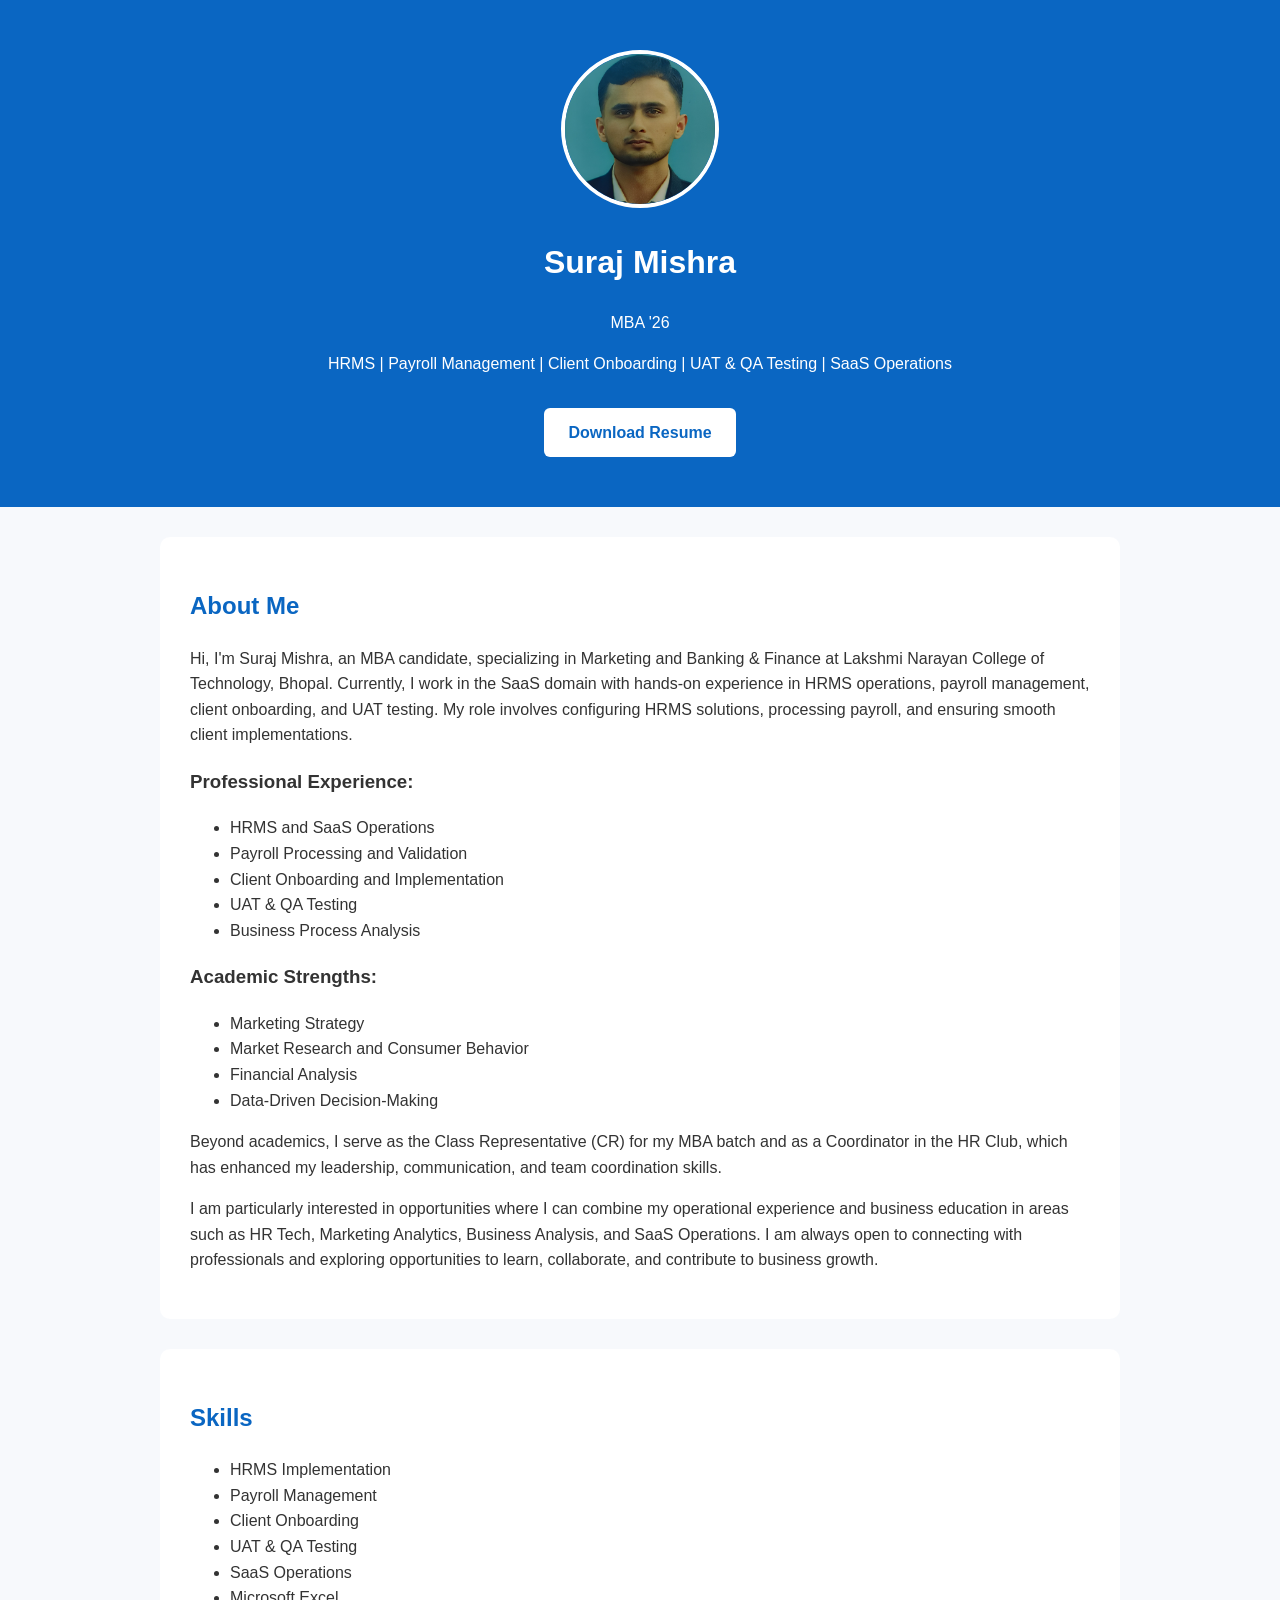
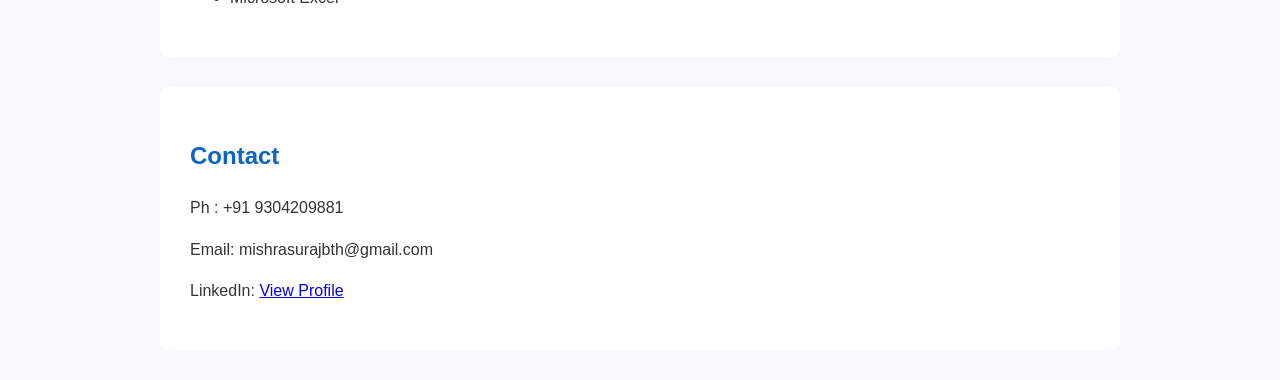
==== index.html @ ea26273a "Fix: Update profile image filename and clean up HTML structure" ====
<!DOCTYPE html>
<html lang="en">
<head>
  <meta charset="UTF-8" />
  <meta name="viewport" content="width=device-width, initial-scale=1.0" />
  <title>Suraj Mishra | Portfolio</title>
  <link rel="stylesheet" href="style.css" />
</head>
<body>

  <header class="hero">
    <img src="54992.jpg" alt="Suraj Mishra" class="profile-pic">
    <h1>Suraj Mishra</h1>
    <p>MBA '26</p>
    <p>HRMS | Payroll Management | Client Onboarding | UAT & QA Testing | SaaS Operations</p>
    <a href="resume.pdf" class="btn" target="_blank">Download Resume</a>
  </header>

  <section id="about">
    <h2>About Me</h2>

    <p>Hi, I'm Suraj Mishra, an MBA candidate, specializing in Marketing and Banking & Finance at Lakshmi Narayan College of Technology, Bhopal. Currently, I work in the SaaS domain with hands-on experience in HRMS operations, payroll management, client onboarding, and UAT testing. My role involves configuring HRMS solutions, processing payroll, and ensuring smooth client implementations.</p>

    <h3>Professional Experience:</h3>
    <ul>
      <li>HRMS and SaaS Operations</li>
      <li>Payroll Processing and Validation</li>
      <li>Client Onboarding and Implementation</li>
      <li>UAT & QA Testing</li>
      <li>Business Process Analysis</li>
    </ul>

    <h3>Academic Strengths:</h3>
    <ul>
      <li>Marketing Strategy</li>
      <li>Market Research and Consumer Behavior</li>
      <li>Financial Analysis</li>
      <li>Data-Driven Decision-Making</li>
    </ul>

    <p>Beyond academics, I serve as the Class Representative (CR) for my MBA batch and as a Coordinator in the HR Club, which has enhanced my leadership, communication, and team coordination skills.</p>

    <p>I am particularly interested in opportunities where I can combine my operational experience and business education in areas such as HR Tech, Marketing Analytics, Business Analysis, and SaaS Operations. I am always open to connecting with professionals and exploring opportunities to learn, collaborate, and contribute to business growth.</p>
  </section>

  <section id="skills">
    <h2>Skills</h2>
    <ul>
      <li>HRMS Implementation</li>
      <li>Payroll Management</li>
      <li>Client Onboarding</li>
      <li>UAT & QA Testing</li>
      <li>SaaS Operations</li>
      <li>Microsoft Excel</li>
    </ul>
  </section>

  <section id="contact">
    <h2>Contact</h2>
    <p>Ph : +91 9304209881</p>
    <p>Email: mishrasurajbth@gmail.com</p>
    <p>LinkedIn: <a href="https://www.linkedin.com/in/surajmishra-ops" target="_blank">View Profile</a></p>
  </section>

</body>
</html>
---- style.css ----
body {
  font-family: Arial, sans-serif;
  margin: 0;
  background: #f7f9fc;
  color: #333;
  line-height: 1.6;
}

.hero {
  background: #0a66c2;
  color: white;
  text-align: center;
  padding: 50px 20px;
}

.profile-pic {
  width: 150px;
  height: 150px;
  border-radius: 50%;
  object-fit: cover;
  border: 4px solid white;
}

section {
  max-width: 900px;
  margin: 30px auto;
  background: white;
  padding: 30px;
  border-radius: 10px;
}

h2 {
  color: #0a66c2;
}

.btn {
  display: inline-block;
  margin-top: 15px;
  padding: 12px 24px;
  background: white;
  color: #0a66c2;
  text-decoration: none;
  border-radius: 6px;
  font-weight: bold;
}
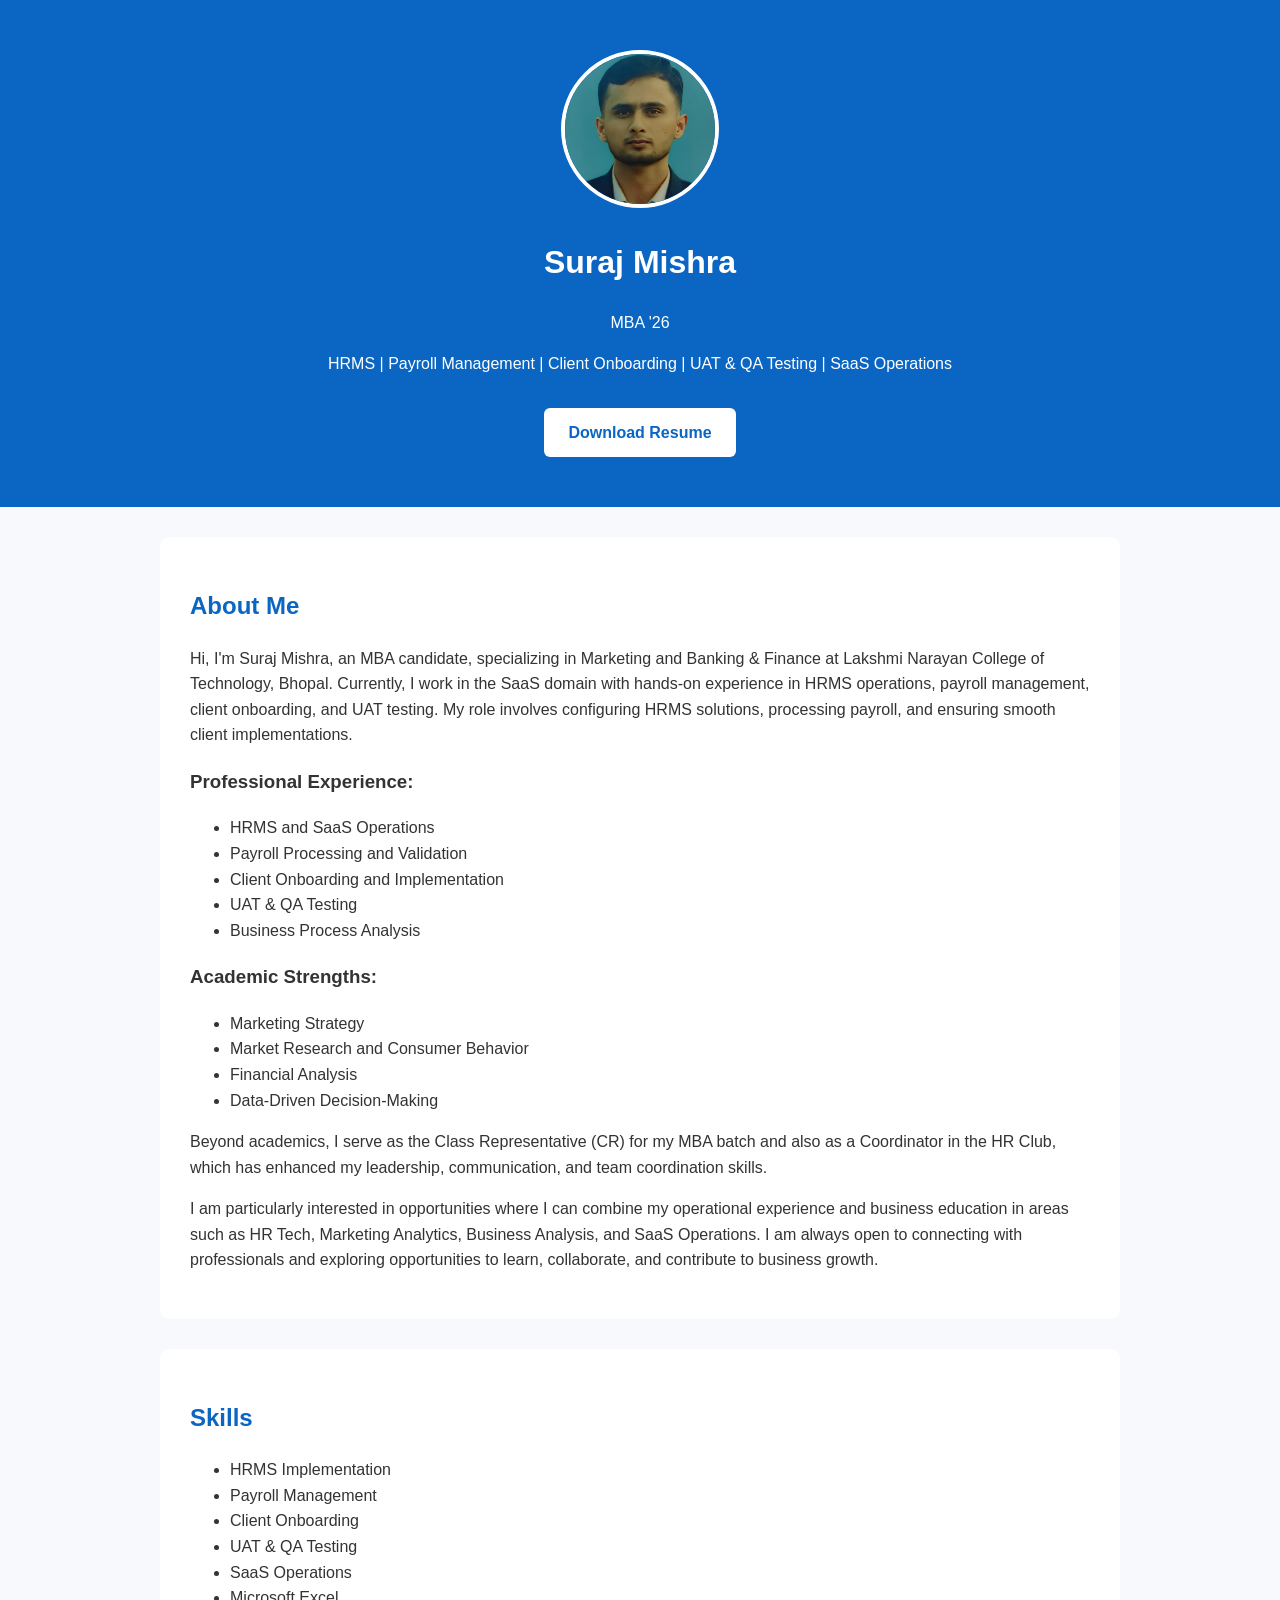
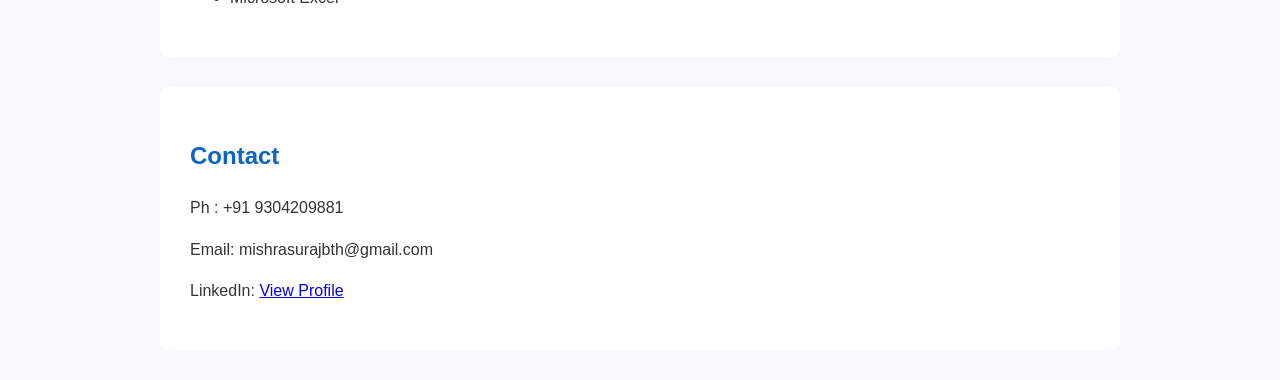
==== commit a994a86b: "Fix wording in personal description paragraph" ====
--- a/index.html
+++ b/index.html
@@ -38,7 +38,7 @@
       <li>Data-Driven Decision-Making</li>
     </ul>
 
-    <p>Beyond academics, I serve as the Class Representative (CR) for my MBA batch and as a Coordinator in the HR Club, which has enhanced my leadership, communication, and team coordination skills.</p>
+    <p>Beyond academics, I serve as the Class Representative (CR) for my MBA batch and also as a Coordinator in the HR Club, which has enhanced my leadership, communication, and team coordination skills.</p>
 
     <p>I am particularly interested in opportunities where I can combine my operational experience and business education in areas such as HR Tech, Marketing Analytics, Business Analysis, and SaaS Operations. I am always open to connecting with professionals and exploring opportunities to learn, collaborate, and contribute to business growth.</p>
   </section>
--- a/style.css
+++ b/style.css
@@ -1,5 +1,5 @@
 body {
-  font-family: Arial, sans-serif;
+  font-family: Lexend, sans-serif;
   margin: 0;
   background: #f7f9fc;
   color: #333;
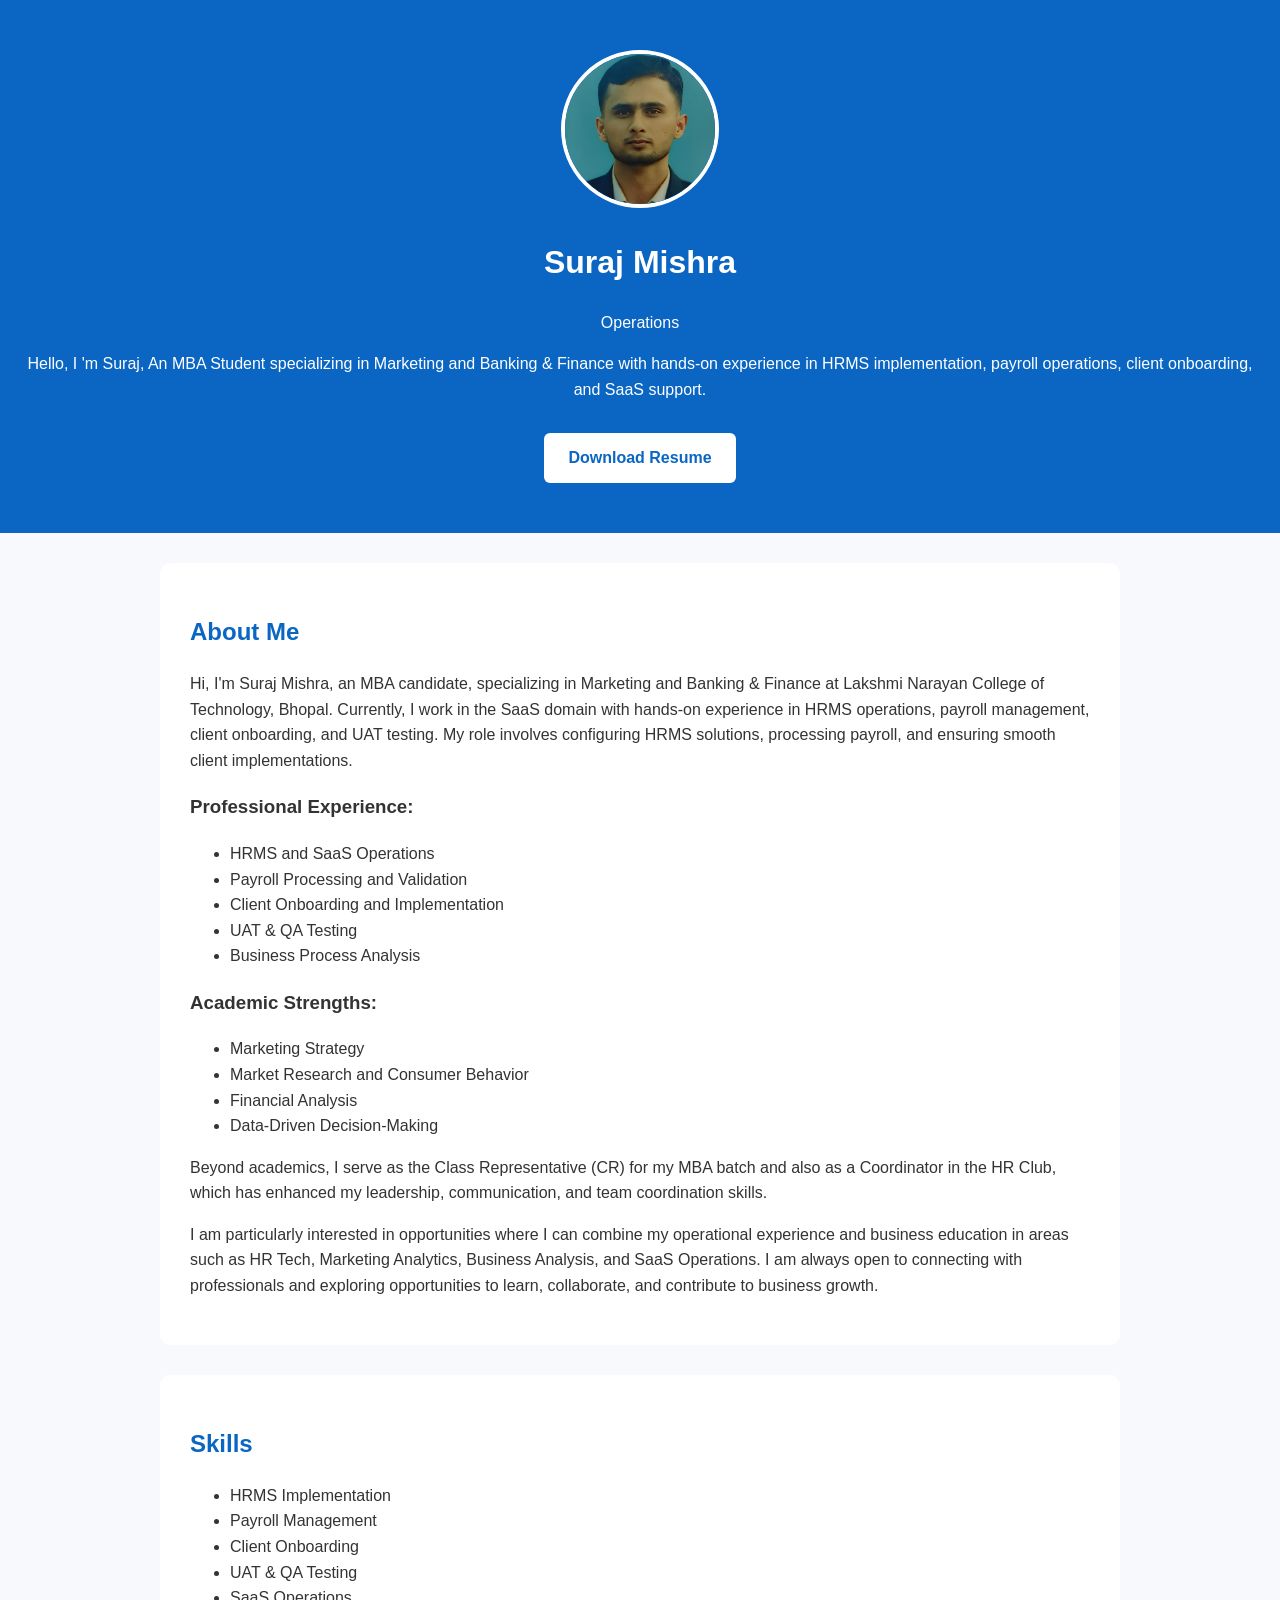
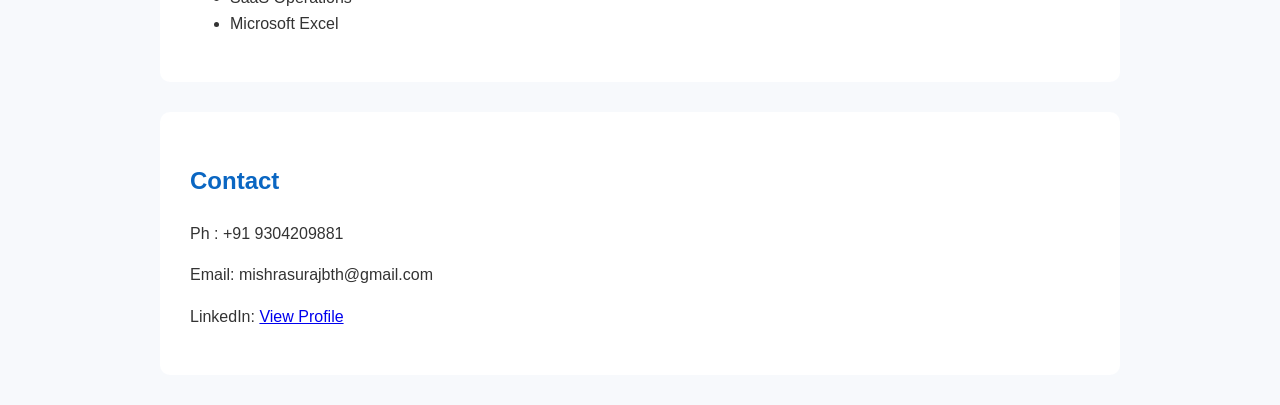
==== commit 692ad477: "Update personal description in index.html" ====
--- a/index.html
+++ b/index.html
@@ -11,8 +11,8 @@
   <header class="hero">
     <img src="54992.jpg" alt="Suraj Mishra" class="profile-pic">
     <h1>Suraj Mishra</h1>
-    <p>MBA '26</p>
-    <p>HRMS | Payroll Management | Client Onboarding | UAT & QA Testing | SaaS Operations</p>
+    <p>Operations</p>
+    <p>Hello, I 'm Suraj, An MBA Student specializing in Marketing and Banking & Finance with hands-on experience in HRMS implementation, payroll operations, client onboarding, and SaaS support.</p>
     <a href="resume.pdf" class="btn" target="_blank">Download Resume</a>
   </header>
 
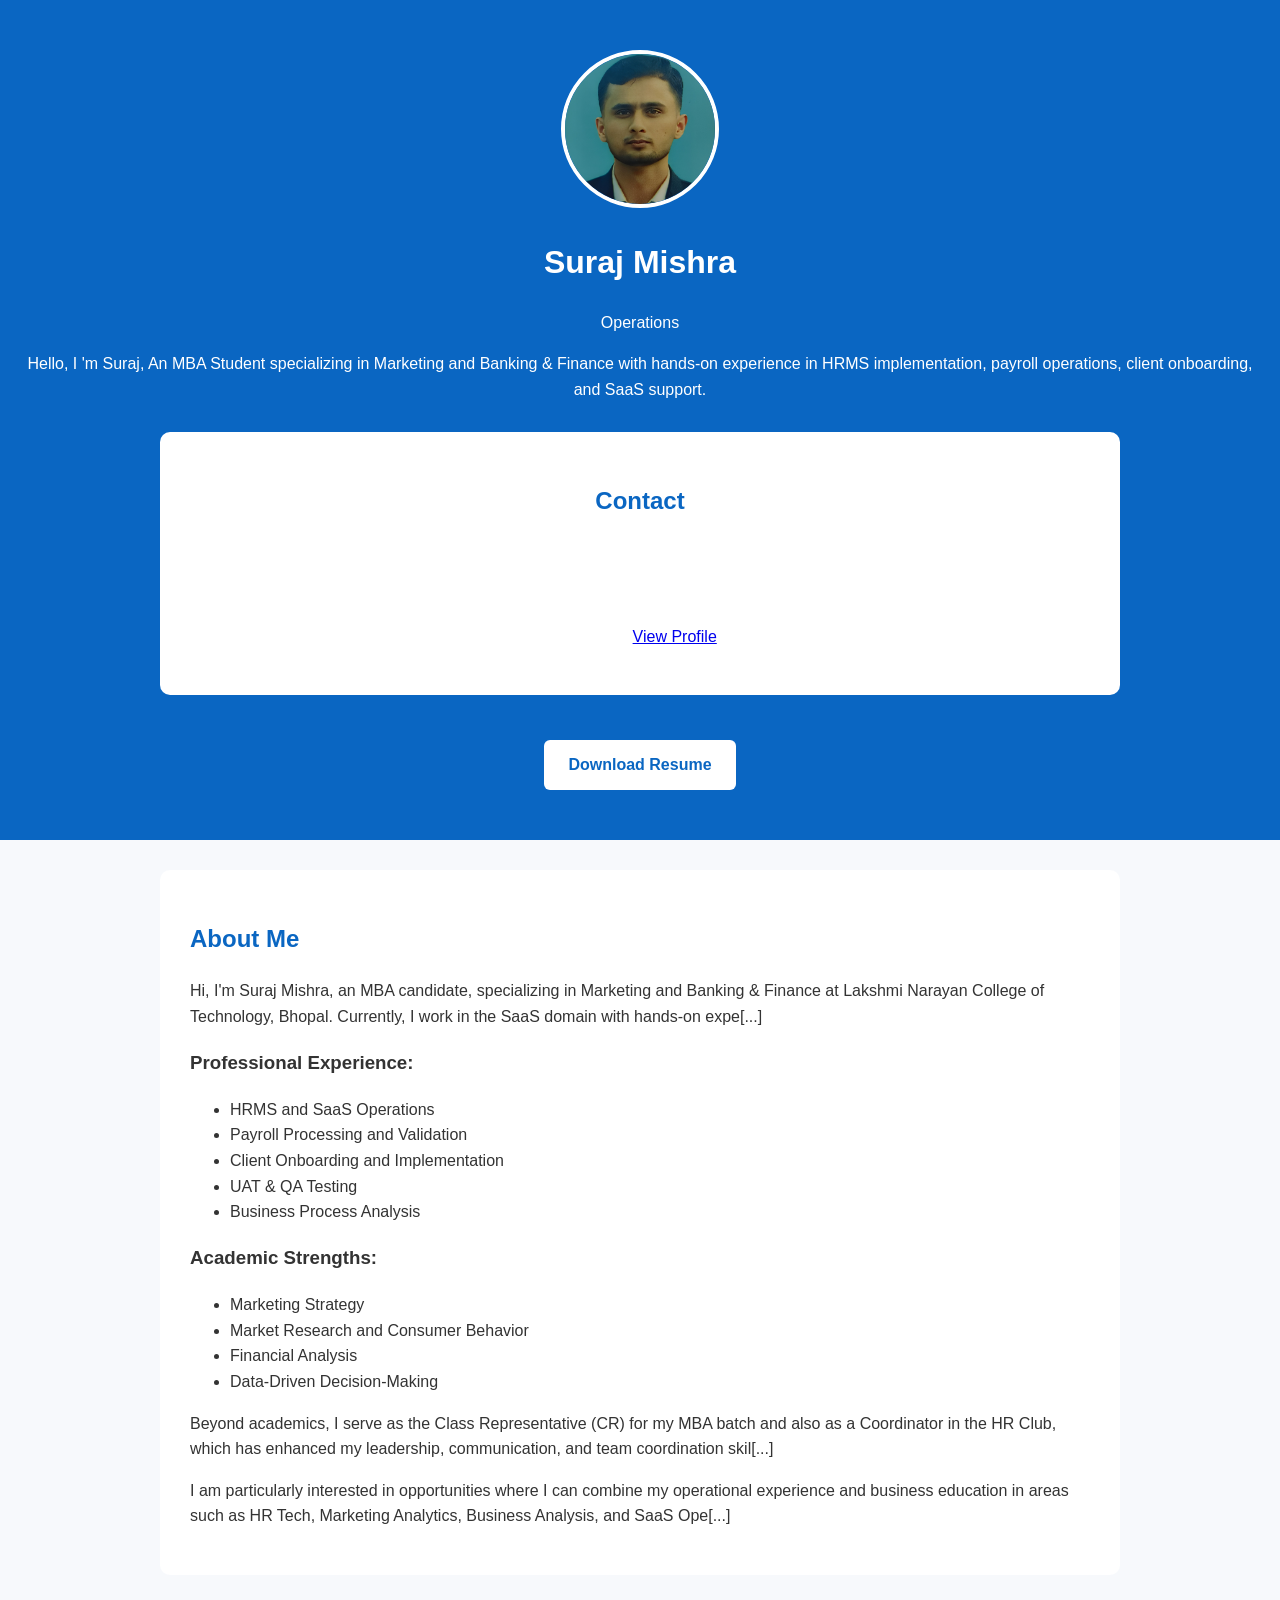
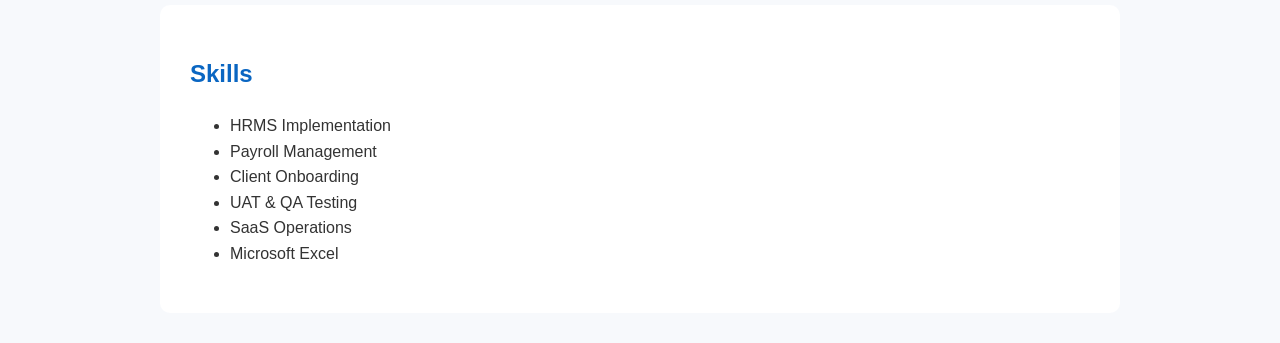
==== commit c86385b8: "Move contact section after line 15 in hero section" ====
--- a/index.html
+++ b/index.html
@@ -13,13 +13,19 @@
     <h1>Suraj Mishra</h1>
     <p>Operations</p>
     <p>Hello, I 'm Suraj, An MBA Student specializing in Marketing and Banking & Finance with hands-on experience in HRMS implementation, payroll operations, client onboarding, and SaaS support.</p>
+    <section id="contact">
+      <h2>Contact</h2>
+      <p>Ph : +91 9304209881</p>
+      <p>Email: mishrasurajbth@gmail.com</p>
+      <p>LinkedIn: <a href="https://www.linkedin.com/in/surajmishra-ops" target="_blank">View Profile</a></p>
+    </section>
     <a href="resume.pdf" class="btn" target="_blank">Download Resume</a>
   </header>
 
   <section id="about">
     <h2>About Me</h2>
 
-    <p>Hi, I'm Suraj Mishra, an MBA candidate, specializing in Marketing and Banking & Finance at Lakshmi Narayan College of Technology, Bhopal. Currently, I work in the SaaS domain with hands-on experience in HRMS operations, payroll management, client onboarding, and UAT testing. My role involves configuring HRMS solutions, processing payroll, and ensuring smooth client implementations.</p>
+    <p>Hi, I'm Suraj Mishra, an MBA candidate, specializing in Marketing and Banking & Finance at Lakshmi Narayan College of Technology, Bhopal. Currently, I work in the SaaS domain with hands-on expe[...]
 
     <h3>Professional Experience:</h3>
     <ul>
@@ -38,9 +44,9 @@
       <li>Data-Driven Decision-Making</li>
     </ul>
 
-    <p>Beyond academics, I serve as the Class Representative (CR) for my MBA batch and also as a Coordinator in the HR Club, which has enhanced my leadership, communication, and team coordination skills.</p>
+    <p>Beyond academics, I serve as the Class Representative (CR) for my MBA batch and also as a Coordinator in the HR Club, which has enhanced my leadership, communication, and team coordination skil[...]
 
-    <p>I am particularly interested in opportunities where I can combine my operational experience and business education in areas such as HR Tech, Marketing Analytics, Business Analysis, and SaaS Operations. I am always open to connecting with professionals and exploring opportunities to learn, collaborate, and contribute to business growth.</p>
+    <p>I am particularly interested in opportunities where I can combine my operational experience and business education in areas such as HR Tech, Marketing Analytics, Business Analysis, and SaaS Ope[...]
   </section>
 
   <section id="skills">
@@ -55,12 +61,5 @@
     </ul>
   </section>
 
-  <section id="contact">
-    <h2>Contact</h2>
-    <p>Ph : +91 9304209881</p>
-    <p>Email: mishrasurajbth@gmail.com</p>
-    <p>LinkedIn: <a href="https://www.linkedin.com/in/surajmishra-ops" target="_blank">View Profile</a></p>
-  </section>
-
 </body>
 </html>
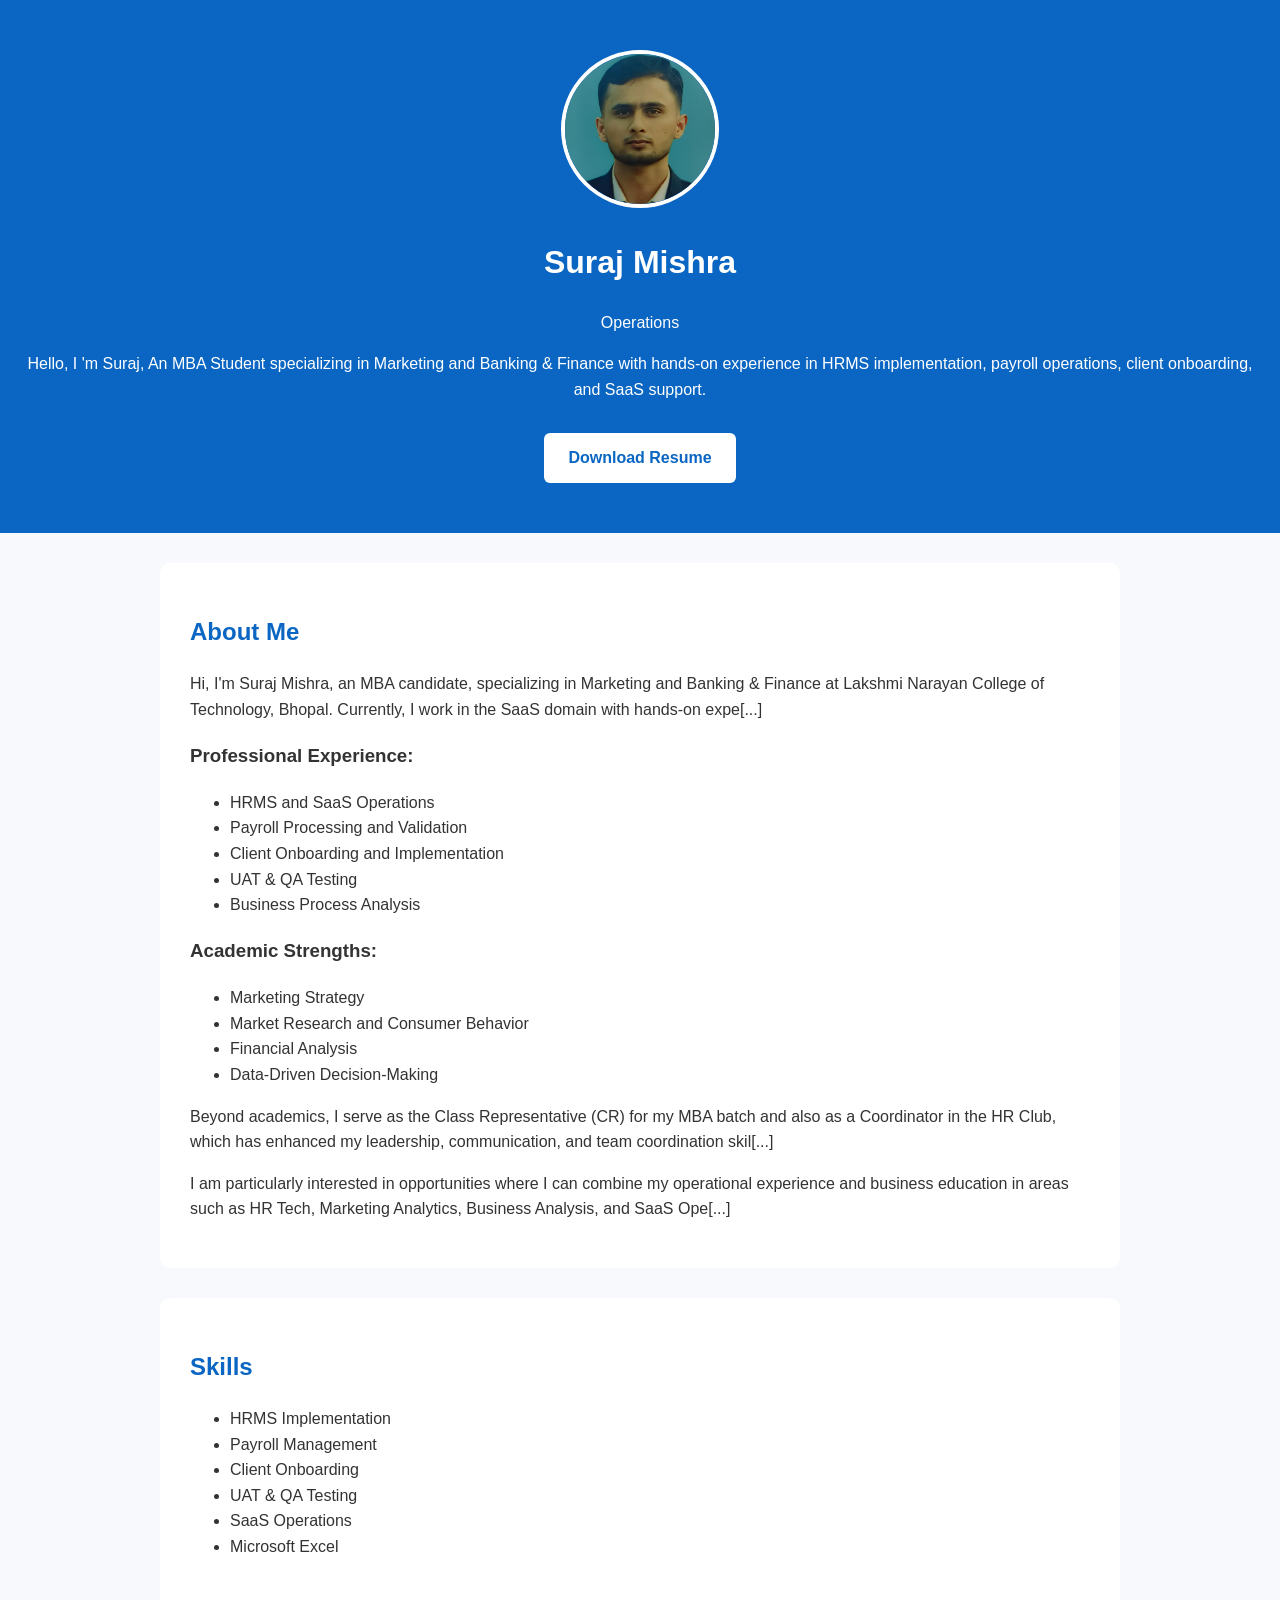
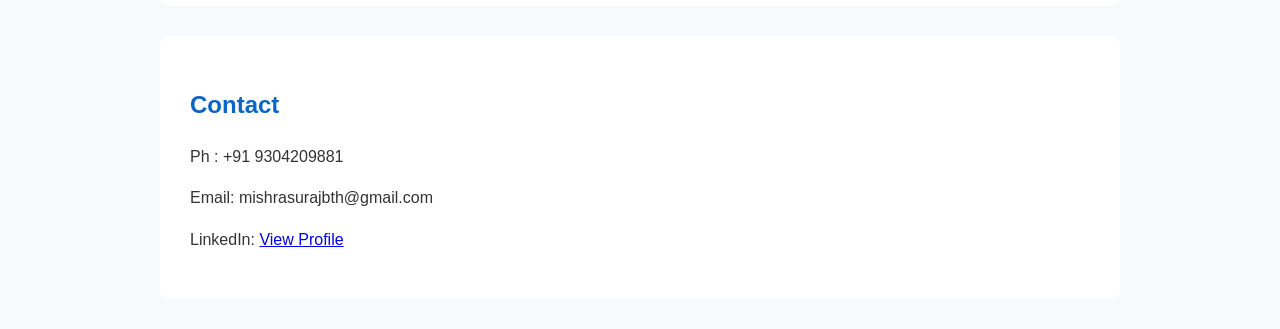
==== commit f8a74e13: "Move contact section to bottom of page" ====
--- a/index.html
+++ b/index.html
@@ -13,12 +13,6 @@
     <h1>Suraj Mishra</h1>
     <p>Operations</p>
     <p>Hello, I 'm Suraj, An MBA Student specializing in Marketing and Banking & Finance with hands-on experience in HRMS implementation, payroll operations, client onboarding, and SaaS support.</p>
-    <section id="contact">
-      <h2>Contact</h2>
-      <p>Ph : +91 9304209881</p>
-      <p>Email: mishrasurajbth@gmail.com</p>
-      <p>LinkedIn: <a href="https://www.linkedin.com/in/surajmishra-ops" target="_blank">View Profile</a></p>
-    </section>
     <a href="resume.pdf" class="btn" target="_blank">Download Resume</a>
   </header>
 
@@ -61,5 +55,12 @@
     </ul>
   </section>
 
+  <section id="contact">
+    <h2>Contact</h2>
+    <p>Ph : +91 9304209881</p>
+    <p>Email: mishrasurajbth@gmail.com</p>
+    <p>LinkedIn: <a href="https://www.linkedin.com/in/surajmishra-ops" target="_blank">View Profile</a></p>
+  </section>
+
 </body>
 </html>
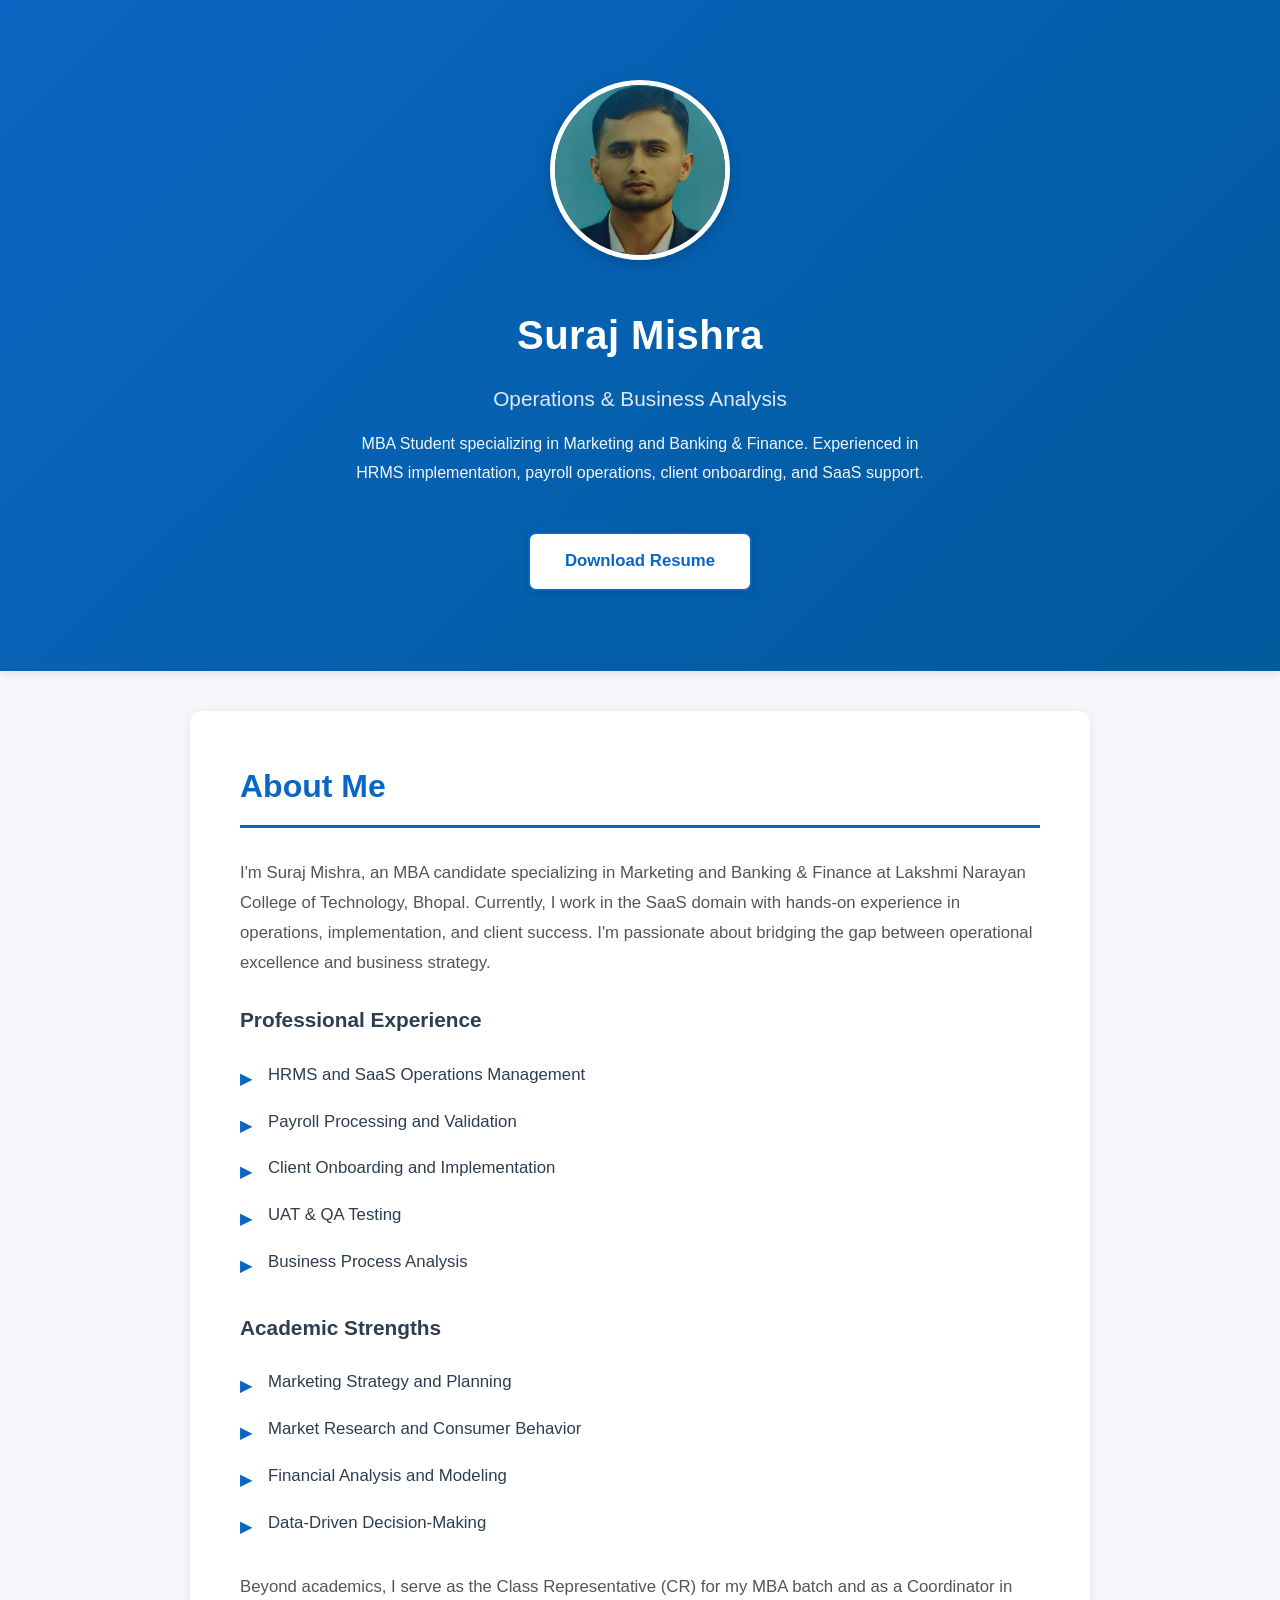
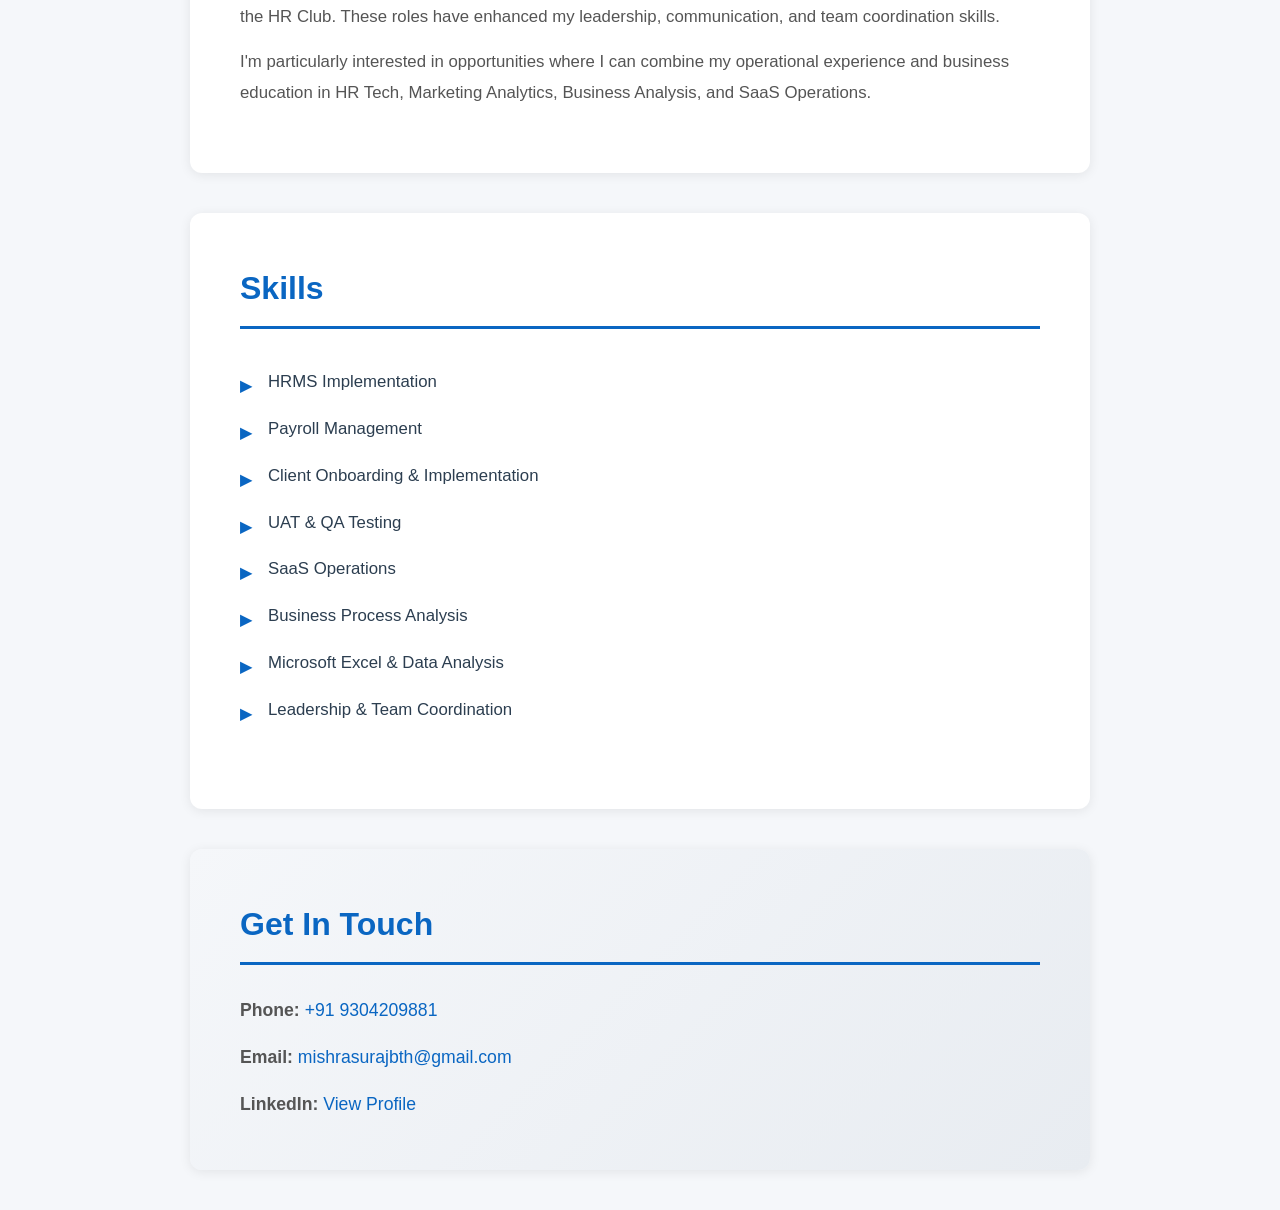
==== commit 84d1dbe4: "Fix broken text and make portfolio professional" ====
--- a/index.html
+++ b/index.html
@@ -11,36 +11,36 @@
   <header class="hero">
     <img src="54992.jpg" alt="Suraj Mishra" class="profile-pic">
     <h1>Suraj Mishra</h1>
-    <p>Operations</p>
-    <p>Hello, I 'm Suraj, An MBA Student specializing in Marketing and Banking & Finance with hands-on experience in HRMS implementation, payroll operations, client onboarding, and SaaS support.</p>
+    <p class="title">Operations & Business Analysis</p>
+    <p class="intro">MBA Student specializing in Marketing and Banking & Finance. Experienced in HRMS implementation, payroll operations, client onboarding, and SaaS support.</p>
     <a href="resume.pdf" class="btn" target="_blank">Download Resume</a>
   </header>
 
   <section id="about">
     <h2>About Me</h2>
 
-    <p>Hi, I'm Suraj Mishra, an MBA candidate, specializing in Marketing and Banking & Finance at Lakshmi Narayan College of Technology, Bhopal. Currently, I work in the SaaS domain with hands-on expe[...]
+    <p>I'm Suraj Mishra, an MBA candidate specializing in Marketing and Banking & Finance at Lakshmi Narayan College of Technology, Bhopal. Currently, I work in the SaaS domain with hands-on experience in operations, implementation, and client success. I'm passionate about bridging the gap between operational excellence and business strategy.</p>
 
-    <h3>Professional Experience:</h3>
+    <h3>Professional Experience</h3>
     <ul>
-      <li>HRMS and SaaS Operations</li>
+      <li>HRMS and SaaS Operations Management</li>
       <li>Payroll Processing and Validation</li>
       <li>Client Onboarding and Implementation</li>
       <li>UAT & QA Testing</li>
       <li>Business Process Analysis</li>
     </ul>
 
-    <h3>Academic Strengths:</h3>
+    <h3>Academic Strengths</h3>
     <ul>
-      <li>Marketing Strategy</li>
+      <li>Marketing Strategy and Planning</li>
       <li>Market Research and Consumer Behavior</li>
-      <li>Financial Analysis</li>
+      <li>Financial Analysis and Modeling</li>
       <li>Data-Driven Decision-Making</li>
     </ul>
 
-    <p>Beyond academics, I serve as the Class Representative (CR) for my MBA batch and also as a Coordinator in the HR Club, which has enhanced my leadership, communication, and team coordination skil[...]
+    <p>Beyond academics, I serve as the Class Representative (CR) for my MBA batch and as a Coordinator in the HR Club. These roles have enhanced my leadership, communication, and team coordination skills.</p>
 
-    <p>I am particularly interested in opportunities where I can combine my operational experience and business education in areas such as HR Tech, Marketing Analytics, Business Analysis, and SaaS Ope[...]
+    <p>I'm particularly interested in opportunities where I can combine my operational experience and business education in HR Tech, Marketing Analytics, Business Analysis, and SaaS Operations.</p>
   </section>
 
   <section id="skills">
@@ -48,18 +48,22 @@
     <ul>
       <li>HRMS Implementation</li>
       <li>Payroll Management</li>
-      <li>Client Onboarding</li>
+      <li>Client Onboarding & Implementation</li>
       <li>UAT & QA Testing</li>
       <li>SaaS Operations</li>
-      <li>Microsoft Excel</li>
+      <li>Business Process Analysis</li>
+      <li>Microsoft Excel & Data Analysis</li>
+      <li>Leadership & Team Coordination</li>
     </ul>
   </section>
 
   <section id="contact">
-    <h2>Contact</h2>
-    <p>Ph : +91 9304209881</p>
-    <p>Email: mishrasurajbth@gmail.com</p>
-    <p>LinkedIn: <a href="https://www.linkedin.com/in/surajmishra-ops" target="_blank">View Profile</a></p>
+    <h2>Get In Touch</h2>
+    <div class="contact-content">
+      <p><strong>Phone:</strong> <a href="tel:+919304209881">+91 9304209881</a></p>
+      <p><strong>Email:</strong> <a href="mailto:mishrasurajbth@gmail.com">mishrasurajbth@gmail.com</a></p>
+      <p><strong>LinkedIn:</strong> <a href="https://www.linkedin.com/in/surajmishra-ops" target="_blank">View Profile</a></p>
+    </div>
   </section>
 
 </body>
--- a/style.css
+++ b/style.css
@@ -1,45 +1,197 @@
+* {
+  margin: 0;
+  padding: 0;
+  box-sizing: border-box;
+}
+
 body {
-  font-family: Lexend, sans-serif;
-  margin: 0;
-  background: #f7f9fc;
-  color: #333;
+  font-family: 'Segoe UI', Tahoma, Geneva, Verdana, sans-serif;
+  background: #f5f7fa;
+  color: #2c3e50;
   line-height: 1.6;
 }
 
+/* Header & Hero Section */
 .hero {
-  background: #0a66c2;
+  background: linear-gradient(135deg, #0a66c2 0%, #005a9c 100%);
   color: white;
   text-align: center;
-  padding: 50px 20px;
+  padding: 80px 20px;
+  box-shadow: 0 2px 10px rgba(0, 0, 0, 0.1);
 }
 
 .profile-pic {
-  width: 150px;
-  height: 150px;
+  width: 180px;
+  height: 180px;
   border-radius: 50%;
   object-fit: cover;
-  border: 4px solid white;
+  border: 5px solid white;
+  box-shadow: 0 4px 15px rgba(0, 0, 0, 0.2);
+  margin-bottom: 20px;
 }
 
+.hero h1 {
+  font-size: 2.5em;
+  font-weight: 700;
+  margin: 15px 0;
+  letter-spacing: 0.5px;
+}
+
+.hero .title {
+  font-size: 1.3em;
+  font-weight: 500;
+  color: #e0e8f0;
+  margin-bottom: 15px;
+}
+
+.hero .intro {
+  font-size: 1em;
+  max-width: 600px;
+  margin: 0 auto 25px;
+  line-height: 1.8;
+  opacity: 0.95;
+}
+
+/* Sections */
 section {
   max-width: 900px;
-  margin: 30px auto;
+  margin: 40px auto;
   background: white;
-  padding: 30px;
-  border-radius: 10px;
+  padding: 50px;
+  border-radius: 12px;
+  box-shadow: 0 2px 12px rgba(0, 0, 0, 0.08);
 }
 
-h2 {
+section h2 {
+  color: #0a66c2;
+  font-size: 2em;
+  margin-bottom: 30px;
+  border-bottom: 3px solid #0a66c2;
+  padding-bottom: 12px;
+}
+
+section h3 {
+  color: #2c3e50;
+  font-size: 1.3em;
+  margin-top: 25px;
+  margin-bottom: 15px;
+  font-weight: 600;
+}
+
+section p {
+  margin-bottom: 15px;
+  font-size: 1.05em;
+  line-height: 1.8;
+  color: #555;
+}
+
+section ul {
+  list-style: none;
+  margin-bottom: 25px;
+}
+
+section ul li {
+  padding: 10px 0;
+  padding-left: 28px;
+  position: relative;
+  font-size: 1.05em;
+  color: #2c3e50;
+}
+
+section ul li:before {
+  content: "▸";
+  position: absolute;
+  left: 0;
+  color: #0a66c2;
+  font-weight: bold;
+  font-size: 1.3em;
+}
+
+/* Button */
+.btn {
+  display: inline-block;
+  margin-top: 20px;
+  padding: 14px 35px;
+  background: white;
+  color: #0a66c2;
+  text-decoration: none;
+  border-radius: 8px;
+  font-weight: 600;
+  font-size: 1.05em;
+  border: 2px solid #0a66c2;
+  transition: all 0.3s ease;
+  box-shadow: 0 2px 8px rgba(0, 0, 0, 0.1);
+}
+
+.btn:hover {
+  background: #0a66c2;
+  color: white;
+  transform: translateY(-2px);
+  box-shadow: 0 4px 12px rgba(10, 102, 194, 0.3);
+}
+
+/* Contact Section */
+#contact {
+  background: linear-gradient(135deg, #f5f7fa 0%, #e8ecf1 100%);
+}
+
+#contact h2 {
   color: #0a66c2;
 }
 
-.btn {
-  display: inline-block;
-  margin-top: 15px;
-  padding: 12px 24px;
-  background: white;
+.contact-content {
+  display: flex;
+  flex-direction: column;
+  gap: 15px;
+  font-size: 1.05em;
+}
+
+.contact-content p {
+  margin-bottom: 0;
+}
+
+.contact-content a {
   color: #0a66c2;
   text-decoration: none;
-  border-radius: 6px;
-  font-weight: bold;
+  font-weight: 500;
+  transition: color 0.3s ease;
 }
+
+.contact-content a:hover {
+  color: #005a9c;
+  text-decoration: underline;
+}
+
+/* Responsive Design */
+@media (max-width: 768px) {
+  .hero {
+    padding: 60px 20px;
+  }
+
+  .hero h1 {
+    font-size: 2em;
+  }
+
+  .profile-pic {
+    width: 150px;
+    height: 150px;
+  }
+
+  section {
+    margin: 20px;
+    padding: 30px 20px;
+  }
+
+  section h2 {
+    font-size: 1.6em;
+  }
+
+  section h3 {
+    font-size: 1.1em;
+  }
+
+  .btn {
+    padding: 12px 28px;
+    font-size: 1em;
+  }
+}
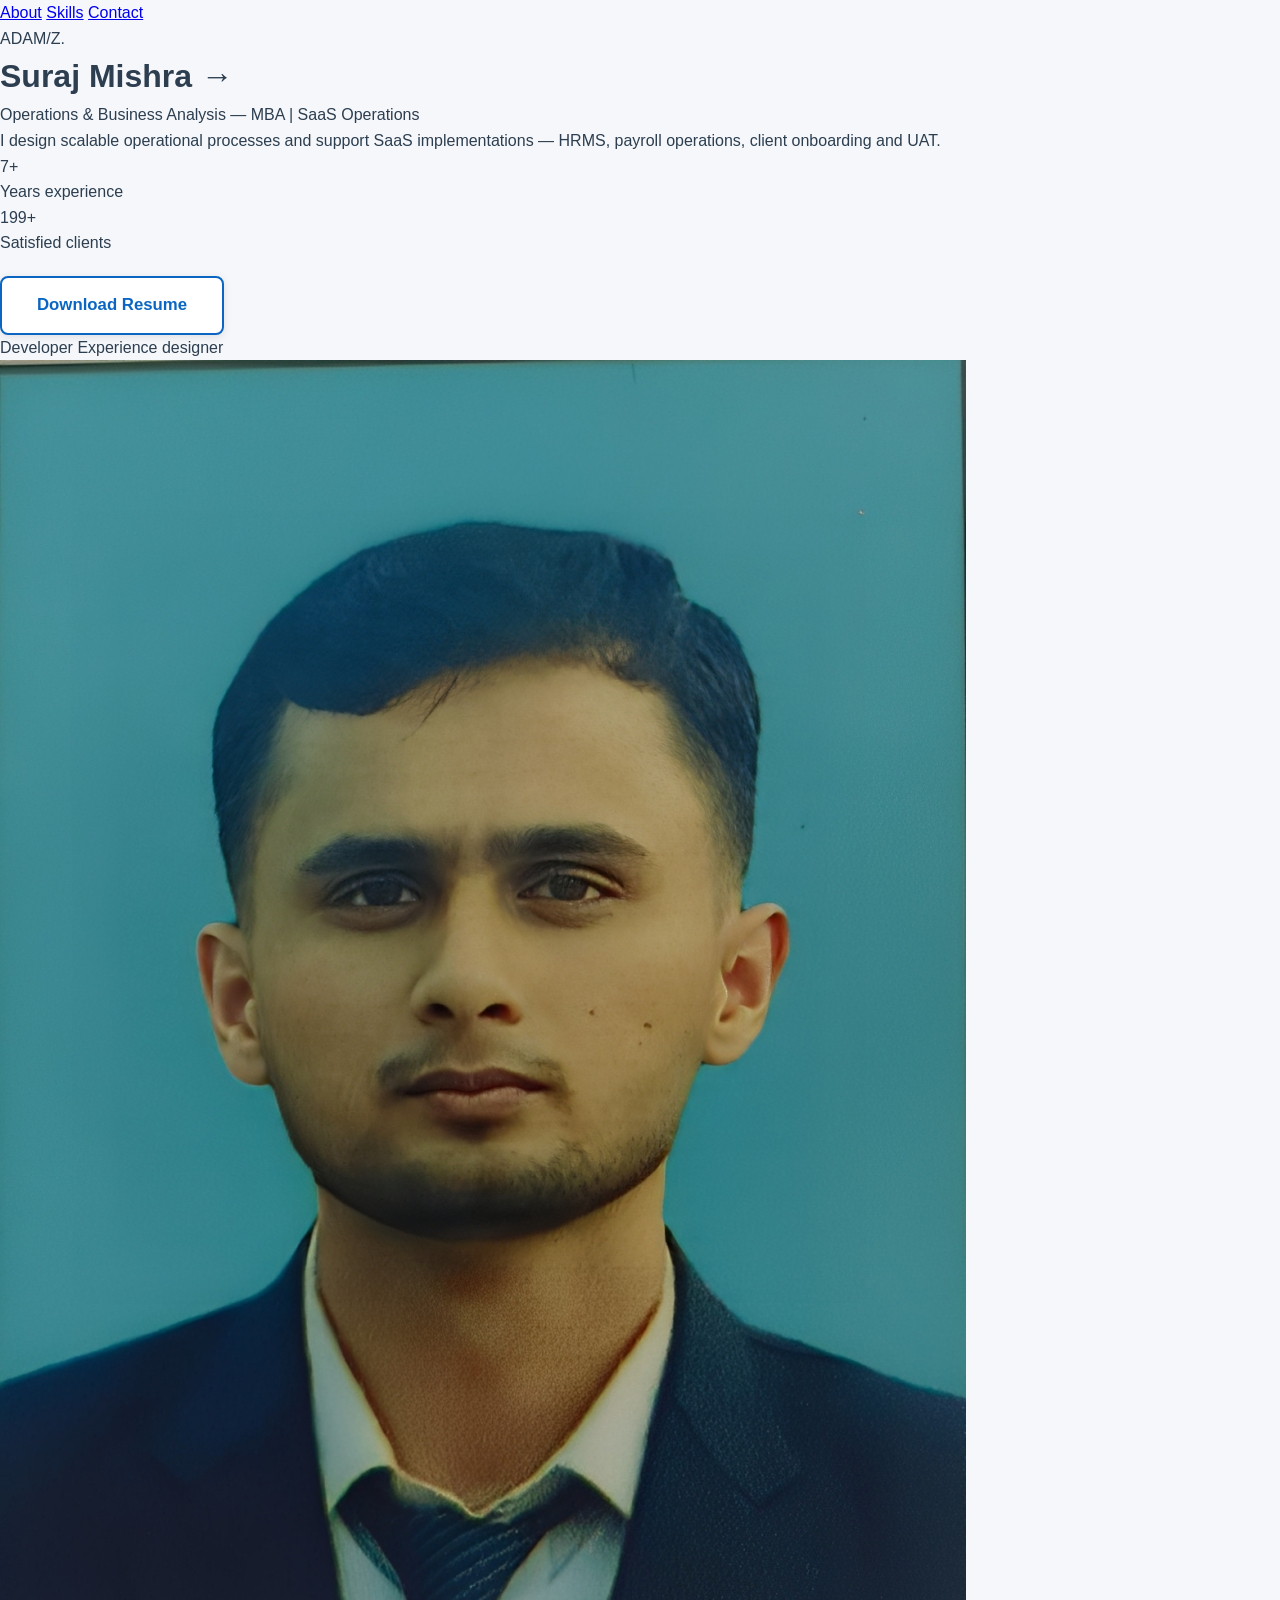
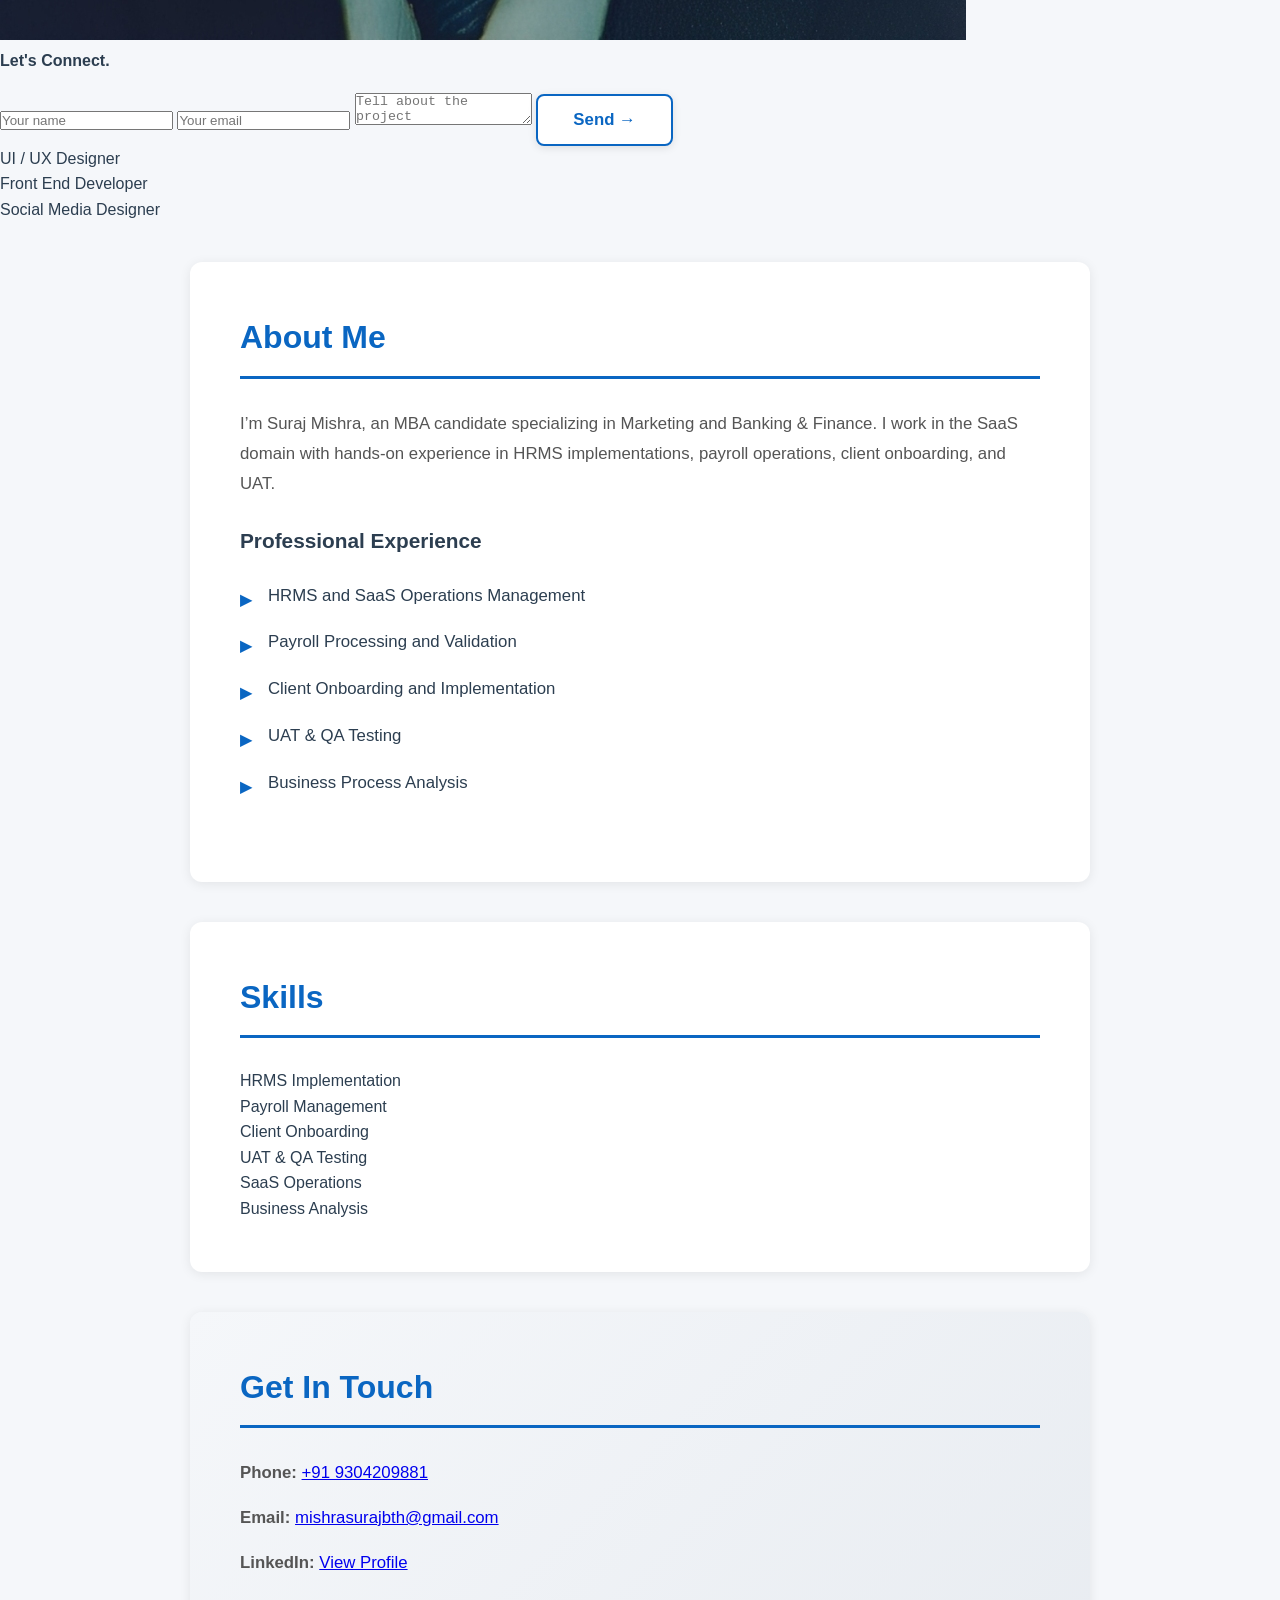
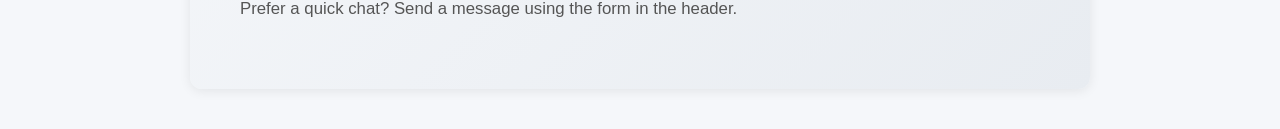
==== commit 2b2661a7: "Revamp index.html: dark split-hero layout with right-side cards and contact form" ====
--- a/index.html
+++ b/index.html
@@ -7,64 +7,114 @@
   <link rel="stylesheet" href="style.css" />
 </head>
 <body>
+  <div class="page-wrap">
+    <header class="site-hero">
+      <div class="hero-left">
+        <nav class="top-nav">
+          <a href="#about">About</a>
+          <a href="#skills">Skills</a>
+          <a href="#contact">Contact</a>
+        </nav>
 
-  <header class="hero">
-    <img src="54992.jpg" alt="Suraj Mishra" class="profile-pic">
-    <h1>Suraj Mishra</h1>
-    <p class="title">Operations & Business Analysis</p>
-    <p class="intro">MBA Student specializing in Marketing and Banking & Finance. Experienced in HRMS implementation, payroll operations, client onboarding, and SaaS support.</p>
-    <a href="resume.pdf" class="btn" target="_blank">Download Resume</a>
-  </header>
+        <div class="hero-content">
+          <div class="eyebrow">ADAM/Z.</div>
+          <h1 class="name">Suraj Mishra <span class="arrow">→</span></h1>
+          <p class="subtitle">Operations & Business Analysis — MBA | SaaS Operations</p>
 
-  <section id="about">
-    <h2>About Me</h2>
+          <p class="hero-desc">I design scalable operational processes and support SaaS implementations — HRMS, payroll operations, client onboarding and UAT.</p>
 
-    <p>I'm Suraj Mishra, an MBA candidate specializing in Marketing and Banking & Finance at Lakshmi Narayan College of Technology, Bhopal. Currently, I work in the SaaS domain with hands-on experience in operations, implementation, and client success. I'm passionate about bridging the gap between operational excellence and business strategy.</p>
+          <div class="stats">
+            <div>
+              <div class="stat-number">7+</div>
+              <div class="stat-label">Years experience</div>
+            </div>
+            <div>
+              <div class="stat-number">199+</div>
+              <div class="stat-label">Satisfied clients</div>
+            </div>
+          </div>
 
-    <h3>Professional Experience</h3>
-    <ul>
-      <li>HRMS and SaaS Operations Management</li>
-      <li>Payroll Processing and Validation</li>
-      <li>Client Onboarding and Implementation</li>
-      <li>UAT & QA Testing</li>
-      <li>Business Process Analysis</li>
-    </ul>
+          <a class="btn" href="resume.pdf" target="_blank">Download Resume</a>
+        </div>
 
-    <h3>Academic Strengths</h3>
-    <ul>
-      <li>Marketing Strategy and Planning</li>
-      <li>Market Research and Consumer Behavior</li>
-      <li>Financial Analysis and Modeling</li>
-      <li>Data-Driven Decision-Making</li>
-    </ul>
+        <div class="decor-circles">
+          <span class="circle circle-1">Developer</span>
+          <span class="circle circle-2">Experience designer</span>
+        </div>
+      </div>
 
-    <p>Beyond academics, I serve as the Class Representative (CR) for my MBA batch and as a Coordinator in the HR Club. These roles have enhanced my leadership, communication, and team coordination skills.</p>
+      <div class="hero-right">
+        <div class="right-cards">
+          <div class="card">
+            <img src="54992.jpg" alt="Suraj" class="card-img">
+          </div>
 
-    <p>I'm particularly interested in opportunities where I can combine my operational experience and business education in HR Tech, Marketing Analytics, Business Analysis, and SaaS Operations.</p>
-  </section>
+          <div class="card small">
+            <h4>Let's Connect.</h4>
+            <form class="contact-form" action="#" onsubmit="return false;">
+              <label>
+                <input type="text" placeholder="Your name" />
+              </label>
+              <label>
+                <input type="email" placeholder="Your email" />
+              </label>
+              <label>
+                <textarea placeholder="Tell about the project"></textarea>
+              </label>
+              <button class="btn secondary">Send →</button>
+            </form>
+          </div>
 
-  <section id="skills">
-    <h2>Skills</h2>
-    <ul>
-      <li>HRMS Implementation</li>
-      <li>Payroll Management</li>
-      <li>Client Onboarding & Implementation</li>
-      <li>UAT & QA Testing</li>
-      <li>SaaS Operations</li>
-      <li>Business Process Analysis</li>
-      <li>Microsoft Excel & Data Analysis</li>
-      <li>Leadership & Team Coordination</li>
-    </ul>
-  </section>
+          <div class="card stack">
+            <div class="mini-card">UI / UX Designer</div>
+            <div class="mini-card highlight">Front End Developer</div>
+            <div class="mini-card">Social Media Designer</div>
+          </div>
+        </div>
+      </div>
+    </header>
 
-  <section id="contact">
-    <h2>Get In Touch</h2>
-    <div class="contact-content">
-      <p><strong>Phone:</strong> <a href="tel:+919304209881">+91 9304209881</a></p>
-      <p><strong>Email:</strong> <a href="mailto:mishrasurajbth@gmail.com">mishrasurajbth@gmail.com</a></p>
-      <p><strong>LinkedIn:</strong> <a href="https://www.linkedin.com/in/surajmishra-ops" target="_blank">View Profile</a></p>
-    </div>
-  </section>
+    <main>
+      <section id="about" class="panel dark-panel">
+        <h2>About Me</h2>
+        <p>I’m Suraj Mishra, an MBA candidate specializing in Marketing and Banking & Finance. I work in the SaaS domain with hands-on experience in HRMS implementations, payroll operations, client onboarding, and UAT.</p>
 
+        <h3>Professional Experience</h3>
+        <ul>
+          <li>HRMS and SaaS Operations Management</li>
+          <li>Payroll Processing and Validation</li>
+          <li>Client Onboarding and Implementation</li>
+          <li>UAT & QA Testing</li>
+          <li>Business Process Analysis</li>
+        </ul>
+      </section>
+
+      <section id="skills" class="panel">
+        <h2>Skills</h2>
+        <div class="skills-grid">
+          <div class="skill">HRMS Implementation</div>
+          <div class="skill">Payroll Management</div>
+          <div class="skill">Client Onboarding</div>
+          <div class="skill">UAT & QA Testing</div>
+          <div class="skill">SaaS Operations</div>
+          <div class="skill">Business Analysis</div>
+        </div>
+      </section>
+
+      <section id="contact" class="panel dark-panel">
+        <h2>Get In Touch</h2>
+        <div class="contact-grid">
+          <div>
+            <p><strong>Phone:</strong> <a href="tel:+919304209881">+91 9304209881</a></p>
+            <p><strong>Email:</strong> <a href="mailto:mishrasurajbth@gmail.com">mishrasurajbth@gmail.com</a></p>
+            <p><strong>LinkedIn:</strong> <a href="https://www.linkedin.com/in/surajmishra-ops" target="_blank">View Profile</a></p>
+          </div>
+          <div class="contact-cta">
+            <p>Prefer a quick chat? Send a message using the form in the header.</p>
+          </div>
+        </div>
+      </section>
+    </main>
+  </div>
 </body>
 </html>
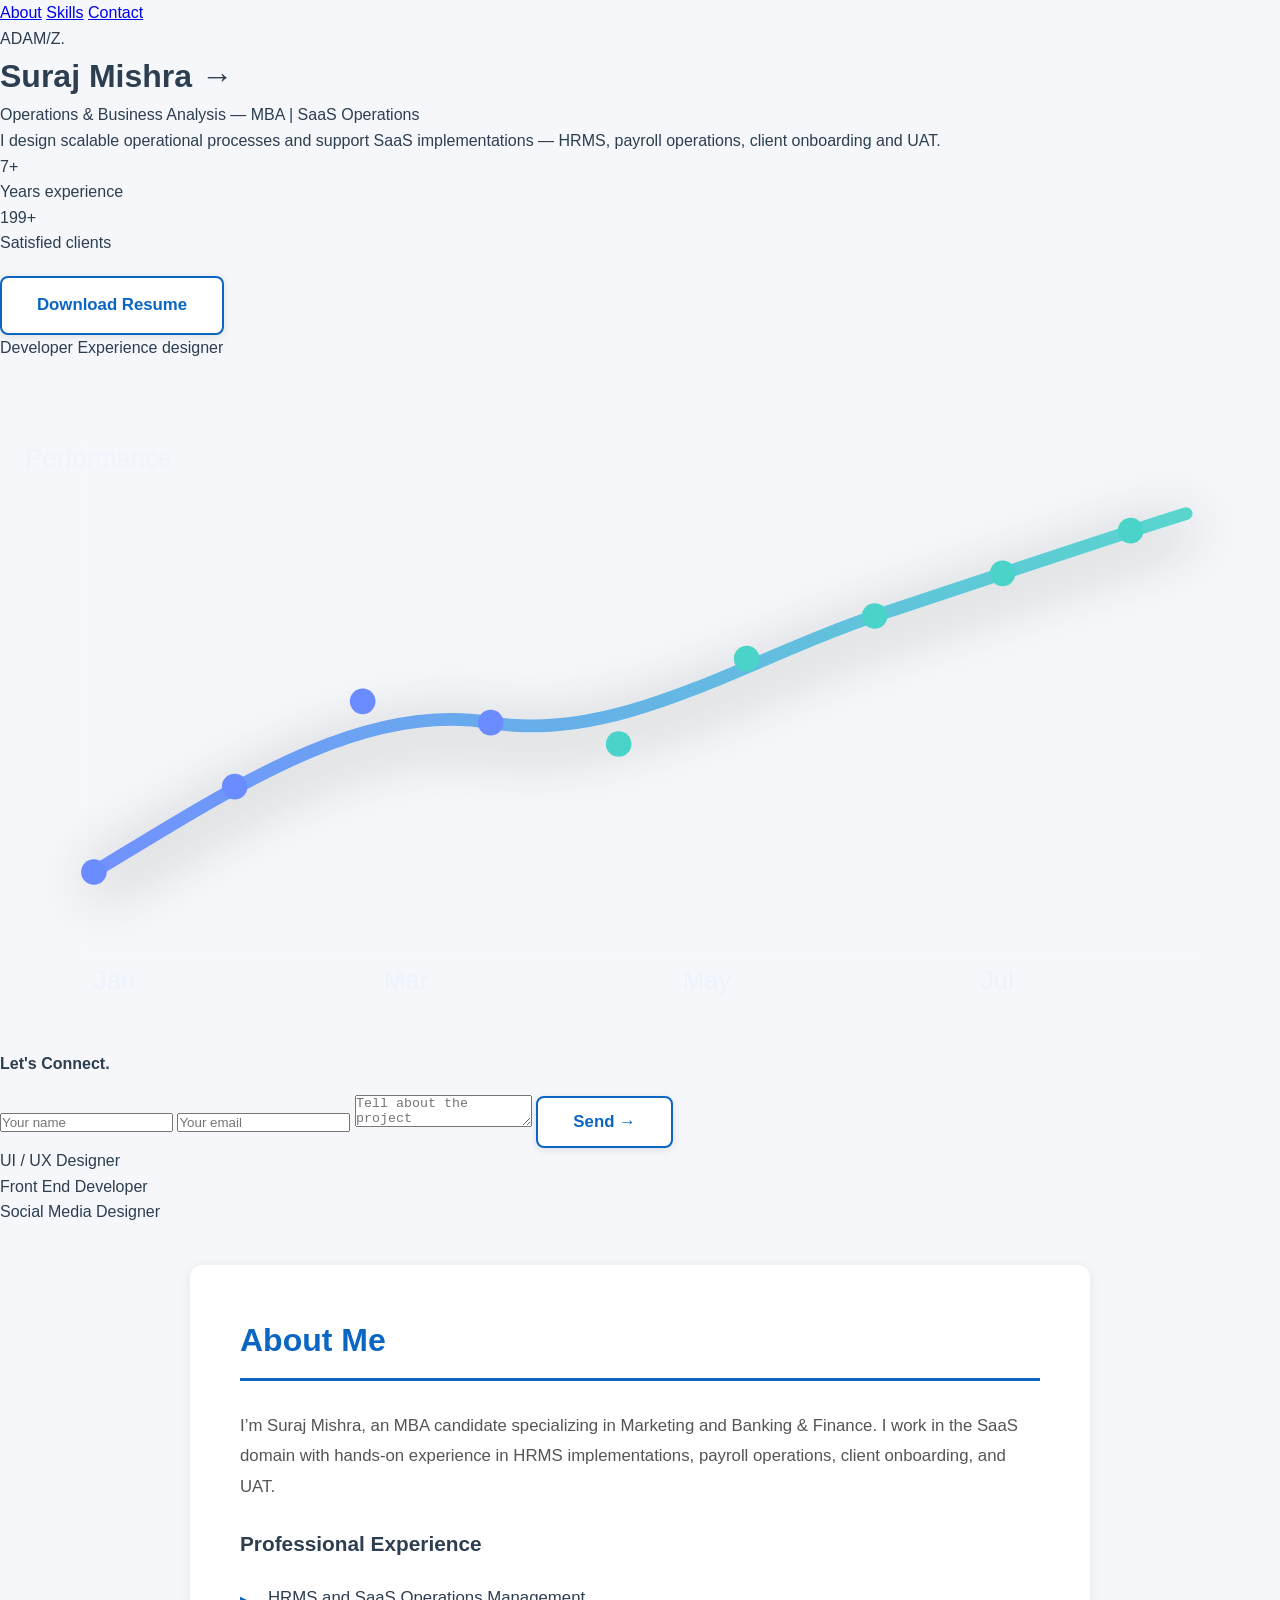
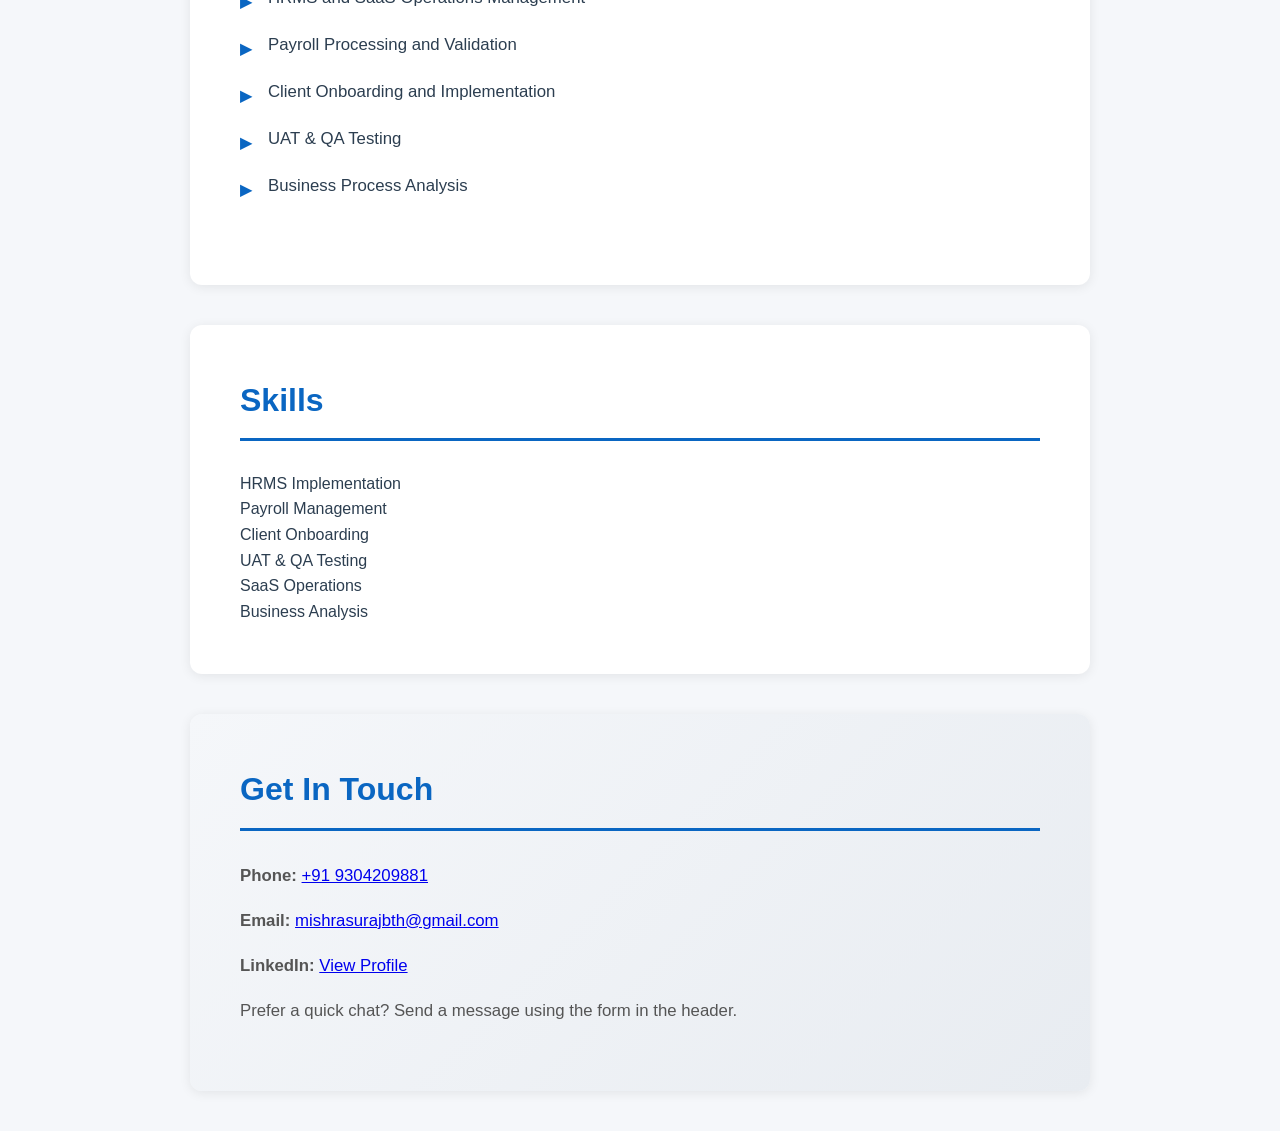
==== commit 4ebb7591: "Remove profile image and insert inline SVG graph" ====
--- a/index.html
+++ b/index.html
@@ -46,7 +46,57 @@
       <div class="hero-right">
         <div class="right-cards">
           <div class="card">
-            <img src="54992.jpg" alt="Suraj" class="card-img">
+            <!-- Replaced profile image with an inline SVG graph per your request -->
+            <svg class="hero-graphic" viewBox="0 0 600 320" preserveAspectRatio="xMidYMid meet" xmlns="http://www.w3.org/2000/svg" role="img" aria-label="Portfolio performance graph">
+              <defs>
+                <linearGradient id="g1" x1="0" x2="1">
+                  <stop offset="0" stop-color="#6b8cff" stop-opacity="0.95" />
+                  <stop offset="1" stop-color="#4ad3c9" stop-opacity="0.9" />
+                </linearGradient>
+                <filter id="f1" x="-20%" y="-20%" width="140%" height="140%">
+                  <feDropShadow dx="0" dy="6" stdDeviation="14" flood-color="#000" flood-opacity="0.45" />
+                </filter>
+              </defs>
+
+              <!-- background grid -->
+              <rect x="0" y="0" width="600" height="320" rx="8" fill="rgba(255,255,255,0.02)" stroke="rgba(255,255,255,0.03)" />
+              <g stroke="rgba(255,255,255,0.03)" stroke-width="1">
+                <line x1="40" y1="40" x2="560" y2="40" />
+                <line x1="40" y1="80" x2="560" y2="80" />
+                <line x1="40" y1="120" x2="560" y2="120" />
+                <line x1="40" y1="160" x2="560" y2="160" />
+                <line x1="40" y1="200" x2="560" y2="200" />
+                <line x1="40" y1="240" x2="560" y2="240" />
+              </g>
+
+              <!-- axes -->
+              <line x1="40" y1="280" x2="560" y2="280" stroke="rgba(255,255,255,0.06)" stroke-width="2" />
+              <line x1="40" y1="40" x2="40" y2="280" stroke="rgba(255,255,255,0.06)" stroke-width="2" />
+
+              <!-- sample data line -->
+              <path d="M44 240 C110 200, 170 160, 230 170 C290 180, 350 140, 410 120 C470 100, 530 80, 556 72" fill="none" stroke="url(#g1)" stroke-width="6" stroke-linecap="round" stroke-linejoin="round" filter="url(#f1)" />
+
+              <!-- data points -->
+              <g fill="#fff">
+                <circle cx="44" cy="240" r="6" fill="#6b8cff"/>
+                <circle cx="110" cy="200" r="6" fill="#6b8cff"/>
+                <circle cx="170" cy="160" r="6" fill="#6b8cff"/>
+                <circle cx="230" cy="170" r="6" fill="#6b8cff"/>
+                <circle cx="290" cy="180" r="6" fill="#4ad3c9"/>
+                <circle cx="350" cy="140" r="6" fill="#4ad3c9"/>
+                <circle cx="410" cy="120" r="6" fill="#4ad3c9"/>
+                <circle cx="470" cy="100" r="6" fill="#4ad3c9"/>
+                <circle cx="530" cy="80" r="6" fill="#4ad3c9"/>
+              </g>
+
+              <!-- small labels -->
+              <text x="44" y="295" font-size="12" fill="rgba(230,240,255,0.6)" font-family="Inter, Arial">Jan</text>
+              <text x="180" y="295" font-size="12" fill="rgba(230,240,255,0.6)" font-family="Inter, Arial">Mar</text>
+              <text x="320" y="295" font-size="12" fill="rgba(230,240,255,0.6)" font-family="Inter, Arial">May</text>
+              <text x="460" y="295" font-size="12" fill="rgba(230,240,255,0.6)" font-family="Inter, Arial">Jul</text>
+
+              <text x="12" y="50" font-size="12" fill="rgba(230,240,255,0.45)" font-family="Inter, Arial">Performance</text>
+            </svg>
           </div>
 
           <div class="card small">
